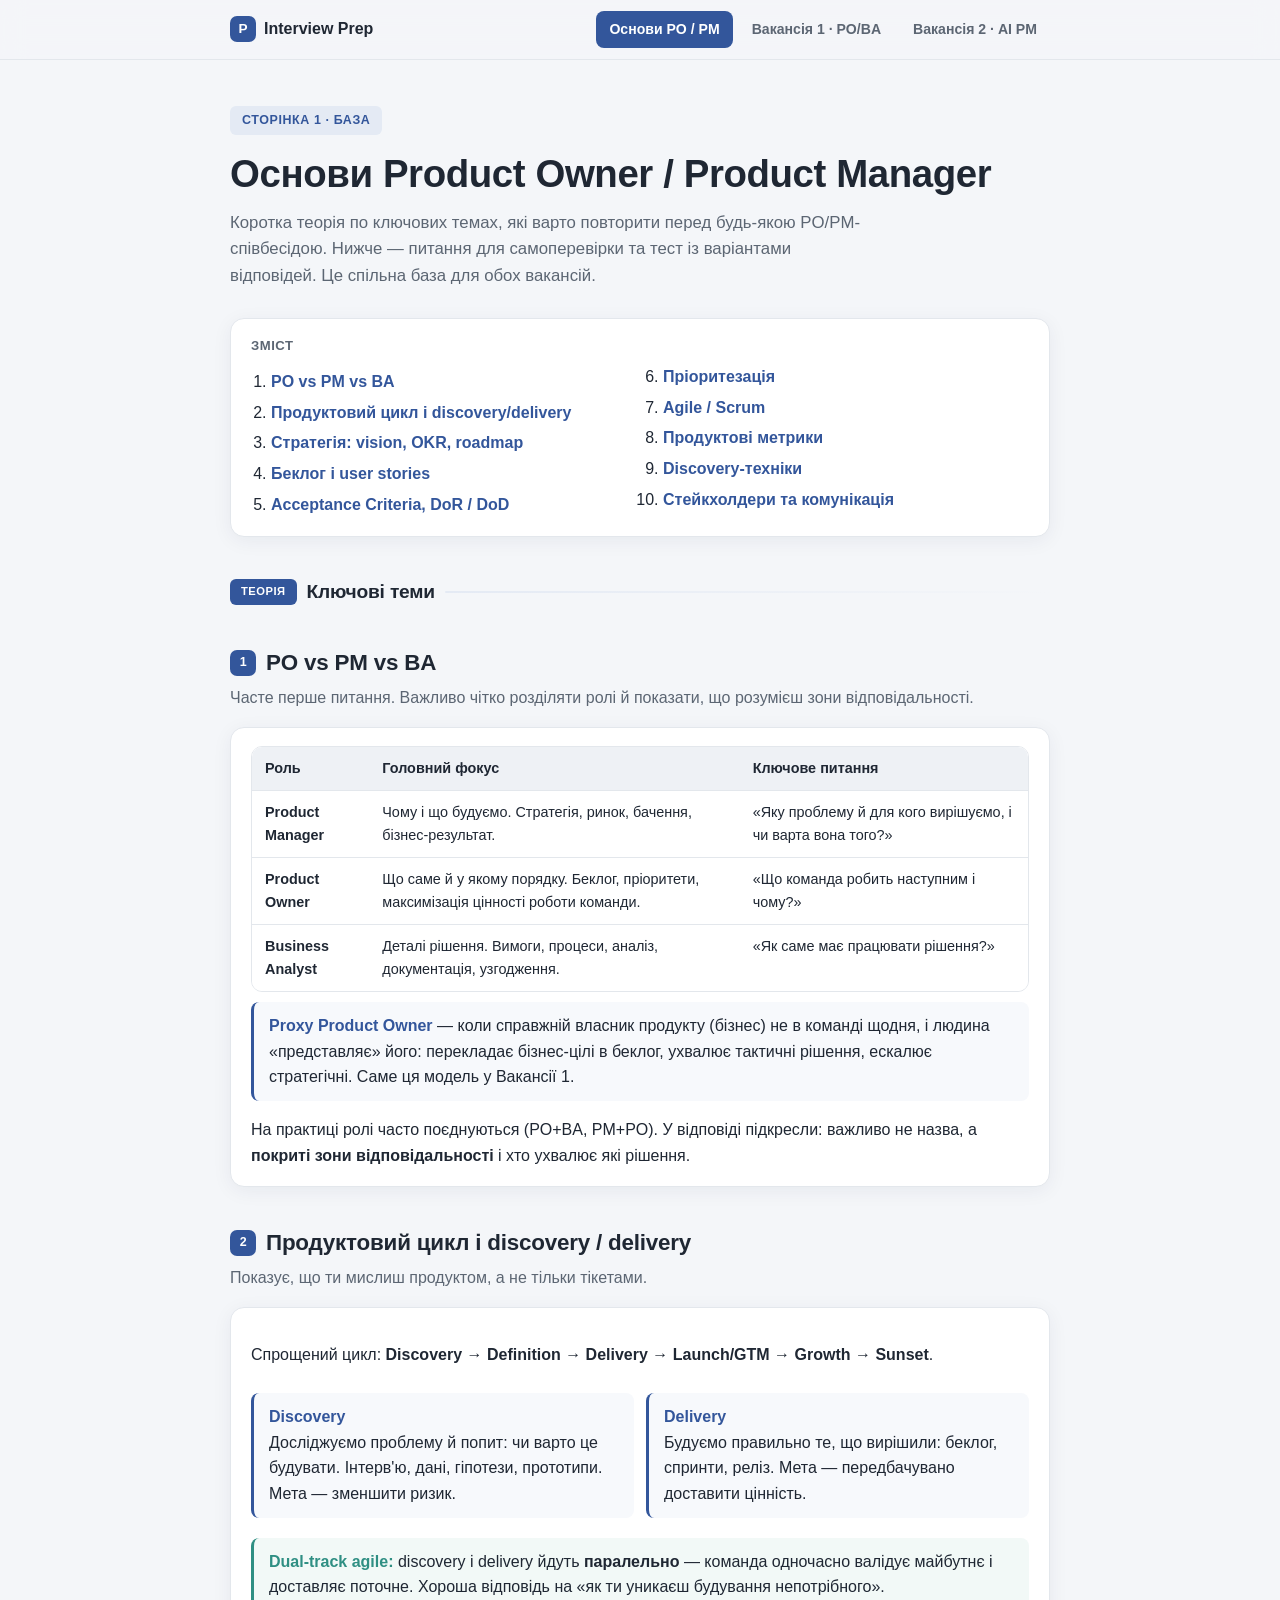
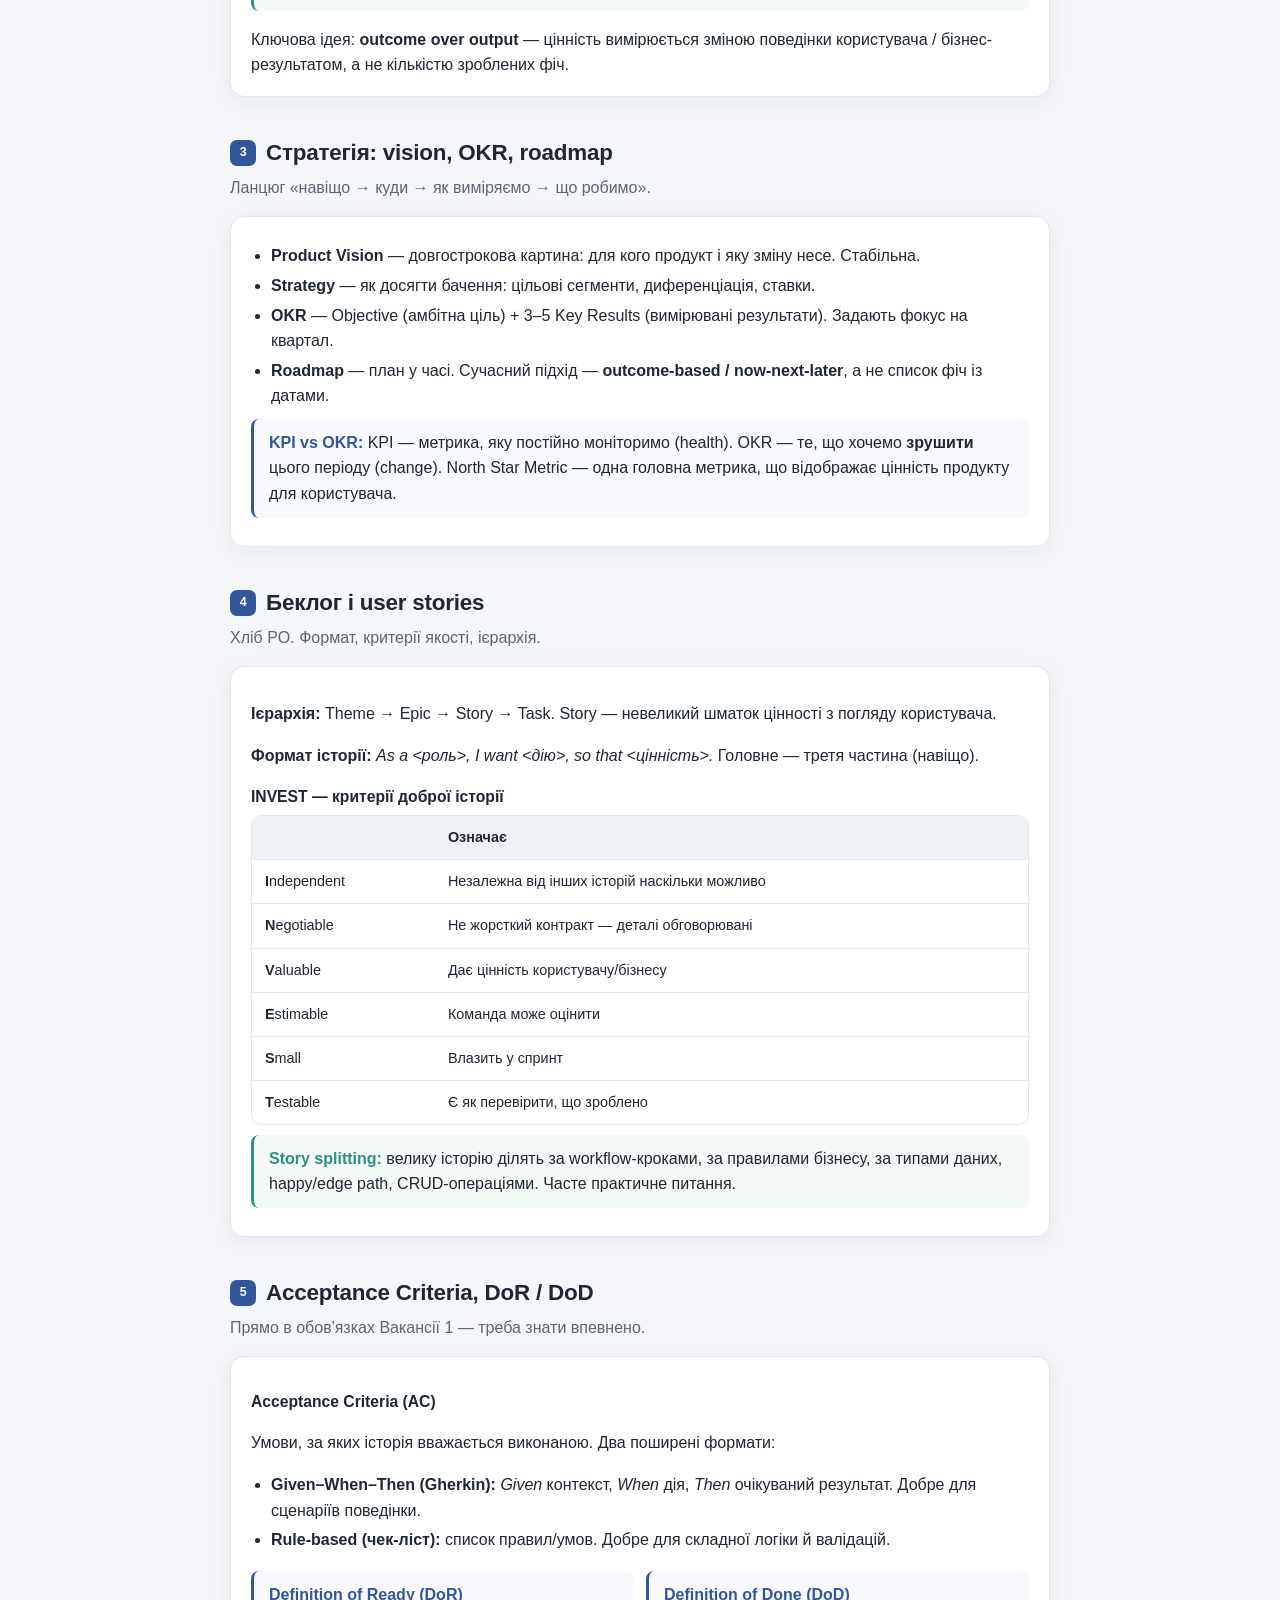
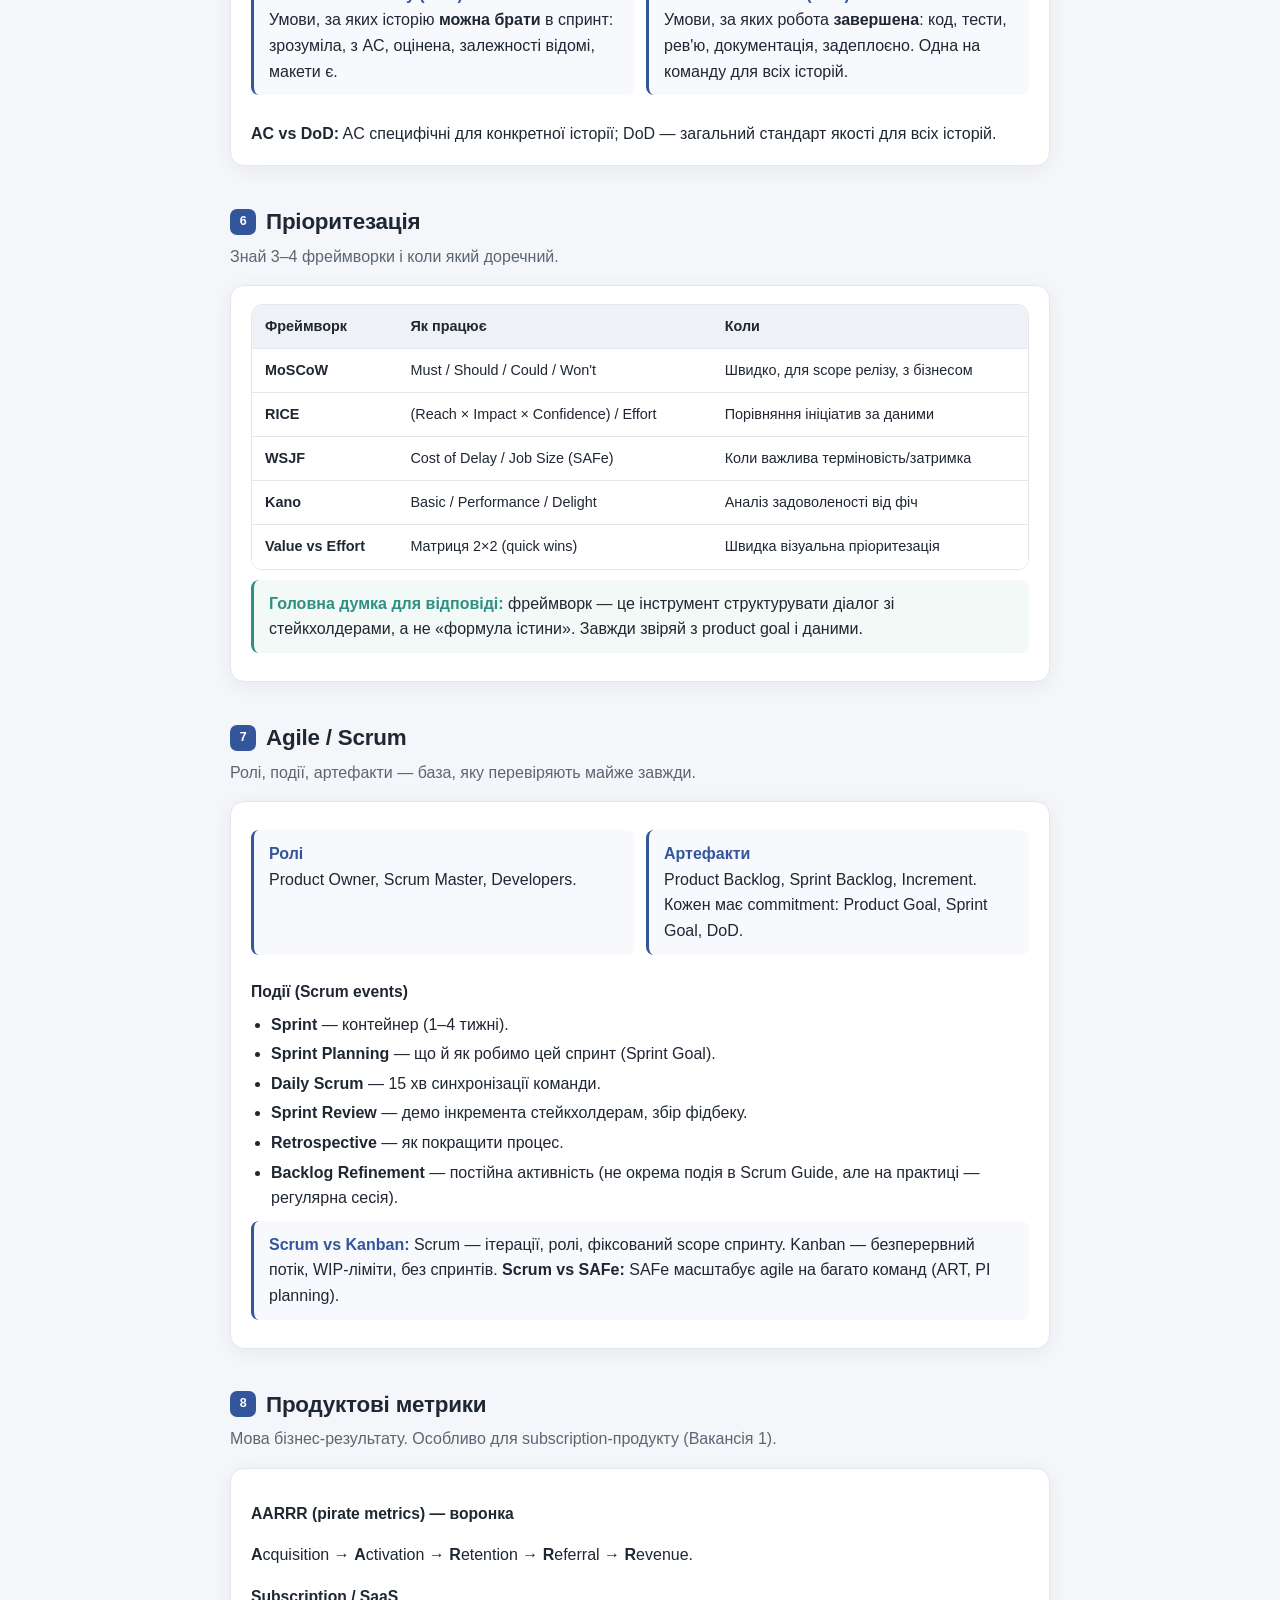
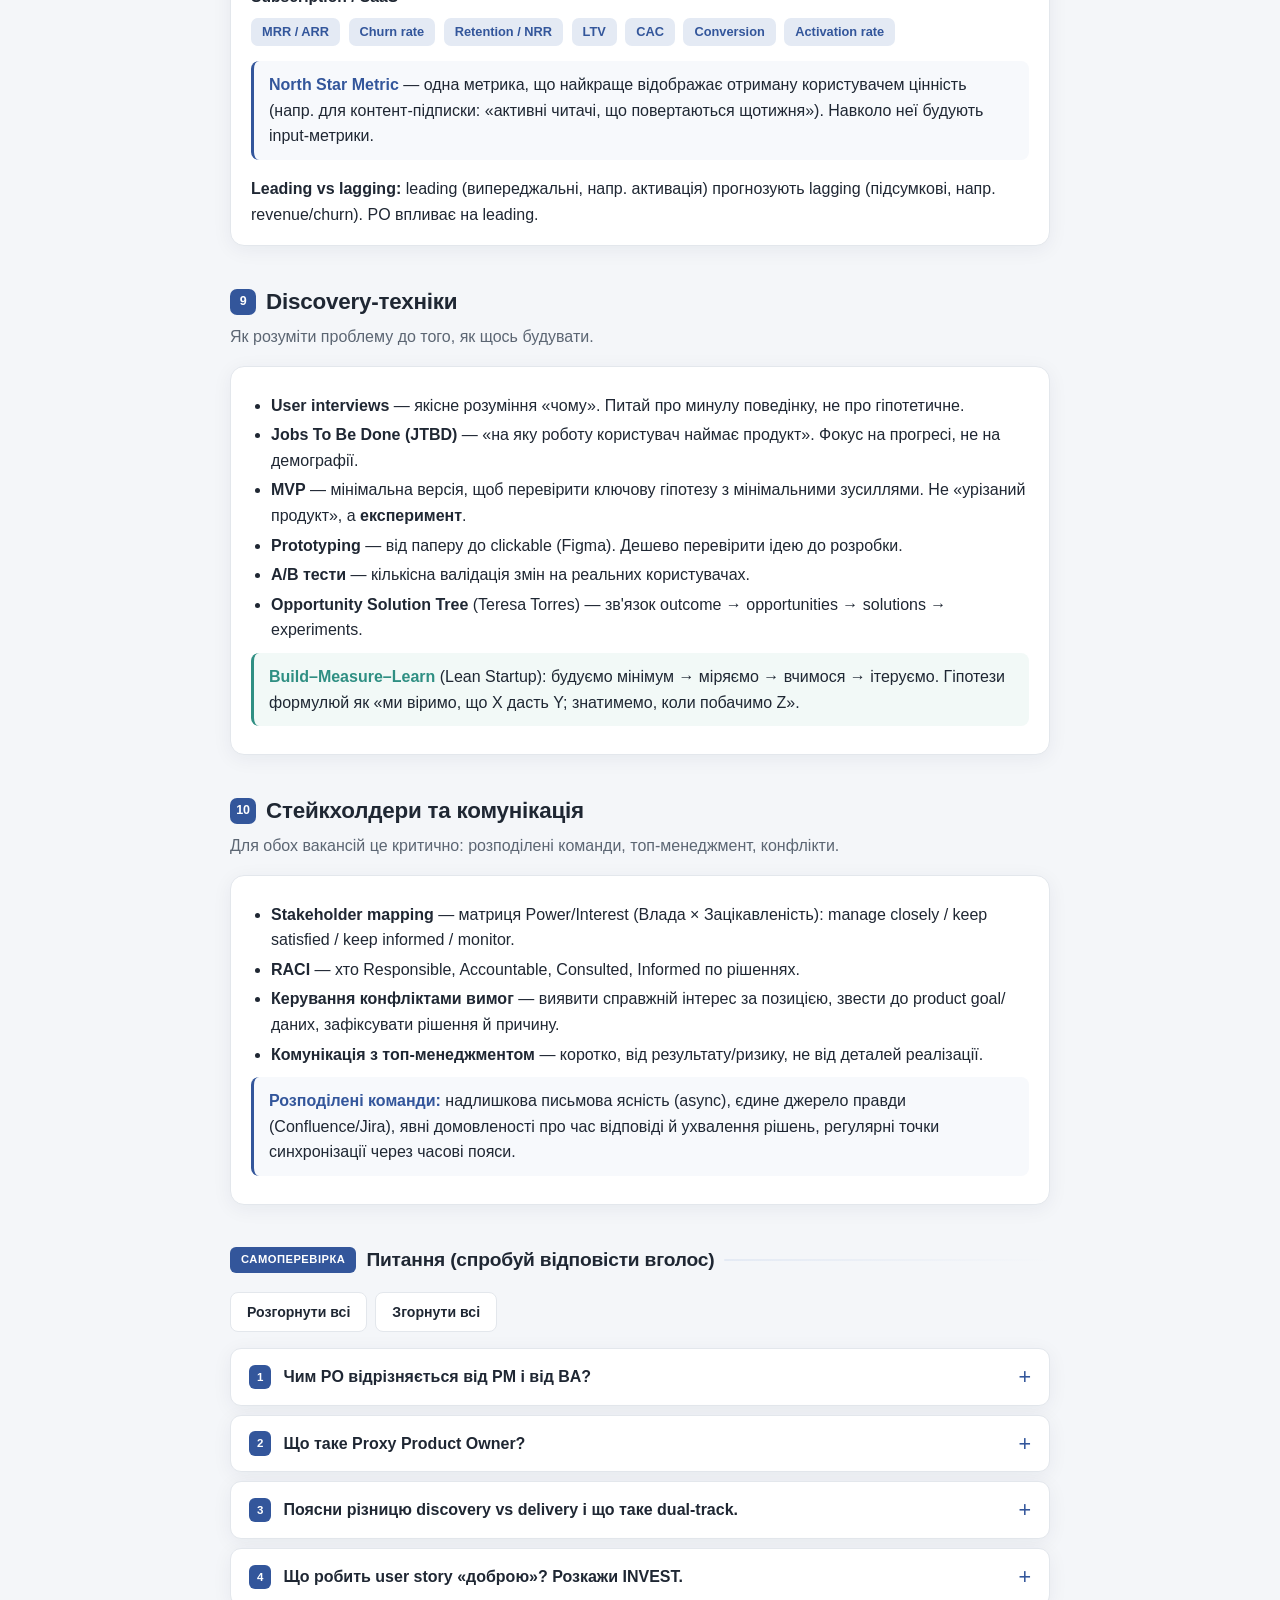
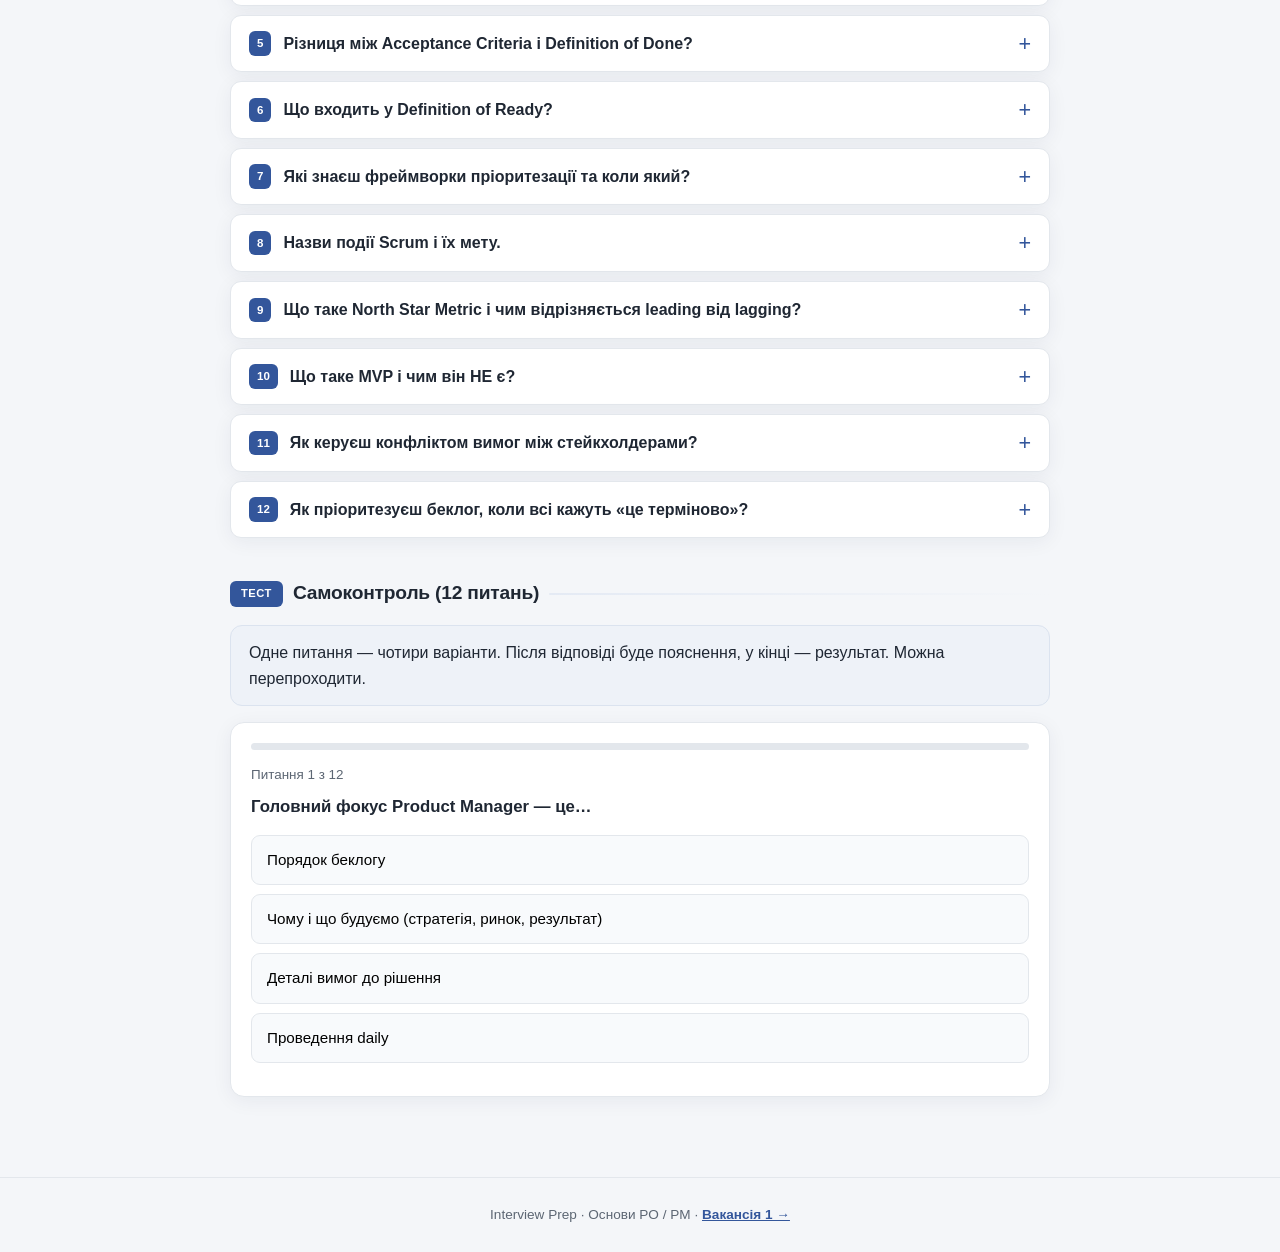
==== index.html @ 76757b28 "BA/PM interview prep: основи PO/PM + вакансія 1 (PO/BA) + вакансія 2 (AI PM)" ====
<!DOCTYPE html>
<html lang="uk">
<head>
<meta charset="UTF-8">
<meta name="viewport" content="width=device-width, initial-scale=1.0">
<title>Основи PO / PM — підготовка</title>
<meta name="description" content="Базова підготовка до ролей Product Owner / Product Manager: коротка теорія, питання для самоперевірки та тест.">
<link rel="stylesheet" href="style.css">
<link rel="icon" href="data:image/svg+xml,<svg xmlns='http://www.w3.org/2000/svg' viewBox='0 0 100 100'><rect width='100' height='100' rx='20' fill='%2333569b'/><text x='50' y='72' font-size='60' text-anchor='middle' fill='white' font-family='Arial' font-weight='bold'>P</text></svg>">
</head>
<body>

<header class="site">
  <nav class="nav">
    <a class="brand" href="index.html"><span class="mark">P</span> Interview Prep</a>
    <a class="tab active" href="index.html">Основи PO / PM</a>
    <a class="tab" href="vacancy-legal-po.html">Вакансія 1 · PO/BA</a>
    <a class="tab" href="vacancy-ai-pm.html">Вакансія 2 · AI PM</a>
  </nav>
</header>

<div class="hero">
  <span class="eyebrow">Сторінка 1 · База</span>
  <h1>Основи Product Owner / Product Manager</h1>
  <p class="lead">Коротка теорія по ключових темах, які варто повторити перед будь-якою PO/PM-співбесідою. Нижче — питання для самоперевірки та тест із варіантами відповідей. Це спільна база для обох вакансій.</p>
</div>

<main>

  <div class="toc">
    <h3>Зміст</h3>
    <ol>
      <li><a href="#roles">PO vs PM vs BA</a></li>
      <li><a href="#lifecycle">Продуктовий цикл і discovery/delivery</a></li>
      <li><a href="#strategy">Стратегія: vision, OKR, roadmap</a></li>
      <li><a href="#backlog">Беклог і user stories</a></li>
      <li><a href="#ac">Acceptance Criteria, DoR / DoD</a></li>
      <li><a href="#prio">Пріоритезація</a></li>
      <li><a href="#agile">Agile / Scrum</a></li>
      <li><a href="#metrics">Продуктові метрики</a></li>
      <li><a href="#discovery">Discovery-техніки</a></li>
      <li><a href="#stakeholders">Стейкхолдери та комунікація</a></li>
    </ol>
  </div>

  <div class="block-header"><span class="tag">Теорія</span> Ключові теми</div>

  <!-- 1 -->
  <section id="roles">
    <h2 class="section-title"><span class="num">1</span> PO vs PM vs BA</h2>
    <p class="section-sub">Часте перше питання. Важливо чітко розділяти ролі й показати, що розумієш зони відповідальності.</p>
    <div class="card">
      <div class="tablewrap">
        <table>
          <thead><tr><th>Роль</th><th>Головний фокус</th><th>Ключове питання</th></tr></thead>
          <tbody>
            <tr><td><b>Product Manager</b></td><td>Чому і що будуємо. Стратегія, ринок, бачення, бізнес-результат.</td><td>«Яку проблему й для кого вирішуємо, і чи варта вона того?»</td></tr>
            <tr><td><b>Product Owner</b></td><td>Що саме й у якому порядку. Беклог, пріоритети, максимізація цінності роботи команди.</td><td>«Що команда робить наступним і чому?»</td></tr>
            <tr><td><b>Business Analyst</b></td><td>Деталі рішення. Вимоги, процеси, аналіз, документація, узгодження.</td><td>«Як саме має працювати рішення?»</td></tr>
          </tbody>
        </table>
      </div>
      <div class="fact">
        <strong>Proxy Product Owner</strong> — коли справжній власник продукту (бізнес) не в команді щодня, і людина «представляє» його: перекладає бізнес-цілі в беклог, ухвалює тактичні рішення, ескалює стратегічні. Саме ця модель у Вакансії 1.
      </div>
      <p style="margin-bottom:0">На практиці ролі часто поєднуються (PO+BA, PM+PO). У відповіді підкресли: важливо не назва, а <b>покриті зони відповідальності</b> і хто ухвалює які рішення.</p>
    </div>
  </section>

  <!-- 2 -->
  <section id="lifecycle">
    <h2 class="section-title"><span class="num">2</span> Продуктовий цикл і discovery / delivery</h2>
    <p class="section-sub">Показує, що ти мислиш продуктом, а не тільки тікетами.</p>
    <div class="card">
      <p>Спрощений цикл: <b>Discovery → Definition → Delivery → Launch/GTM → Growth → Sunset</b>.</p>
      <div class="grid">
        <div class="fact"><strong>Discovery</strong><br>Досліджуємо проблему й попит: чи варто це будувати. Інтерв'ю, дані, гіпотези, прототипи. Мета — зменшити ризик.</div>
        <div class="fact"><strong>Delivery</strong><br>Будуємо правильно те, що вирішили: беклог, спринти, реліз. Мета — передбачувано доставити цінність.</div>
      </div>
      <div class="tip">
        <strong>Dual-track agile:</strong> discovery і delivery йдуть <b>паралельно</b> — команда одночасно валідує майбутнє і доставляє поточне. Хороша відповідь на «як ти уникаєш будування непотрібного».
      </div>
      <p style="margin-bottom:0">Ключова ідея: <b>outcome over output</b> — цінність вимірюється зміною поведінки користувача / бізнес-результатом, а не кількістю зроблених фіч.</p>
    </div>
  </section>

  <!-- 3 -->
  <section id="strategy">
    <h2 class="section-title"><span class="num">3</span> Стратегія: vision, OKR, roadmap</h2>
    <p class="section-sub">Ланцюг «навіщо → куди → як виміряємо → що робимо».</p>
    <div class="card">
      <ul>
        <li><b>Product Vision</b> — довгострокова картина: для кого продукт і яку зміну несе. Стабільна.</li>
        <li><b>Strategy</b> — як досягти бачення: цільові сегменти, диференціація, ставки.</li>
        <li><b>OKR</b> — Objective (амбітна ціль) + 3–5 Key Results (вимірювані результати). Задають фокус на квартал.</li>
        <li><b>Roadmap</b> — план у часі. Сучасний підхід — <b>outcome-based / now-next-later</b>, а не список фіч із датами.</li>
      </ul>
      <div class="fact">
        <strong>KPI vs OKR:</strong> KPI — метрика, яку постійно моніторимо (health). OKR — те, що хочемо <b>зрушити</b> цього періоду (change). North Star Metric — одна головна метрика, що відображає цінність продукту для користувача.
      </div>
    </div>
  </section>

  <!-- 4 -->
  <section id="backlog">
    <h2 class="section-title"><span class="num">4</span> Беклог і user stories</h2>
    <p class="section-sub">Хліб PO. Формат, критерії якості, ієрархія.</p>
    <div class="card">
      <p><b>Ієрархія:</b> Theme → Epic → Story → Task. Story — невеликий шматок цінності з погляду користувача.</p>
      <p><b>Формат історії:</b> <em>As a &lt;роль&gt;, I want &lt;дію&gt;, so that &lt;цінність&gt;.</em> Головне — третя частина (навіщо).</p>
      <h4>INVEST — критерії доброї історії</h4>
      <div class="tablewrap">
        <table>
          <thead><tr><th></th><th>Означає</th></tr></thead>
          <tbody>
            <tr><td><b>I</b>ndependent</td><td>Незалежна від інших історій наскільки можливо</td></tr>
            <tr><td><b>N</b>egotiable</td><td>Не жорсткий контракт — деталі обговорювані</td></tr>
            <tr><td><b>V</b>aluable</td><td>Дає цінність користувачу/бізнесу</td></tr>
            <tr><td><b>E</b>stimable</td><td>Команда може оцінити</td></tr>
            <tr><td><b>S</b>mall</td><td>Влазить у спринт</td></tr>
            <tr><td><b>T</b>estable</td><td>Є як перевірити, що зроблено</td></tr>
          </tbody>
        </table>
      </div>
      <div class="tip"><strong>Story splitting:</strong> велику історію ділять за workflow-кроками, за правилами бізнесу, за типами даних, happy/edge path, CRUD-операціями. Часте практичне питання.</div>
    </div>
  </section>

  <!-- 5 -->
  <section id="ac">
    <h2 class="section-title"><span class="num">5</span> Acceptance Criteria, DoR / DoD</h2>
    <p class="section-sub">Прямо в обов'язках Вакансії 1 — треба знати впевнено.</p>
    <div class="card">
      <h4>Acceptance Criteria (AC)</h4>
      <p>Умови, за яких історія вважається виконаною. Два поширені формати:</p>
      <ul>
        <li><b>Given–When–Then (Gherkin):</b> <em>Given</em> контекст, <em>When</em> дія, <em>Then</em> очікуваний результат. Добре для сценаріїв поведінки.</li>
        <li><b>Rule-based (чек-ліст):</b> список правил/умов. Добре для складної логіки й валідацій.</li>
      </ul>
      <div class="grid">
        <div class="fact"><strong>Definition of Ready (DoR)</strong><br>Умови, за яких історію <b>можна брати</b> в спринт: зрозуміла, з AC, оцінена, залежності відомі, макети є.</div>
        <div class="fact"><strong>Definition of Done (DoD)</strong><br>Умови, за яких робота <b>завершена</b>: код, тести, рев'ю, документація, задеплоєно. Одна на команду для всіх історій.</div>
      </div>
      <p style="margin-bottom:0"><b>AC vs DoD:</b> AC специфічні для конкретної історії; DoD — загальний стандарт якості для всіх історій.</p>
    </div>
  </section>

  <!-- 6 -->
  <section id="prio">
    <h2 class="section-title"><span class="num">6</span> Пріоритезація</h2>
    <p class="section-sub">Знай 3–4 фреймворки і коли який доречний.</p>
    <div class="card">
      <div class="tablewrap">
        <table>
          <thead><tr><th>Фреймворк</th><th>Як працює</th><th>Коли</th></tr></thead>
          <tbody>
            <tr><td><b>MoSCoW</b></td><td>Must / Should / Could / Won't</td><td>Швидко, для scope релізу, з бізнесом</td></tr>
            <tr><td><b>RICE</b></td><td>(Reach × Impact × Confidence) / Effort</td><td>Порівняння ініціатив за даними</td></tr>
            <tr><td><b>WSJF</b></td><td>Cost of Delay / Job Size (SAFe)</td><td>Коли важлива терміновість/затримка</td></tr>
            <tr><td><b>Kano</b></td><td>Basic / Performance / Delight</td><td>Аналіз задоволеності від фіч</td></tr>
            <tr><td><b>Value vs Effort</b></td><td>Матриця 2×2 (quick wins)</td><td>Швидка візуальна пріоритезація</td></tr>
          </tbody>
        </table>
      </div>
      <div class="tip"><strong>Головна думка для відповіді:</strong> фреймворк — це інструмент структурувати діалог зі стейкхолдерами, а не «формула істини». Завжди звіряй з product goal і даними.</div>
    </div>
  </section>

  <!-- 7 -->
  <section id="agile">
    <h2 class="section-title"><span class="num">7</span> Agile / Scrum</h2>
    <p class="section-sub">Ролі, події, артефакти — база, яку перевіряють майже завжди.</p>
    <div class="card">
      <div class="grid">
        <div class="fact"><strong>Ролі</strong><br>Product Owner, Scrum Master, Developers.</div>
        <div class="fact"><strong>Артефакти</strong><br>Product Backlog, Sprint Backlog, Increment. Кожен має commitment: Product Goal, Sprint Goal, DoD.</div>
      </div>
      <h4>Події (Scrum events)</h4>
      <ul>
        <li><b>Sprint</b> — контейнер (1–4 тижні).</li>
        <li><b>Sprint Planning</b> — що й як робимо цей спринт (Sprint Goal).</li>
        <li><b>Daily Scrum</b> — 15 хв синхронізації команди.</li>
        <li><b>Sprint Review</b> — демо інкремента стейкхолдерам, збір фідбеку.</li>
        <li><b>Retrospective</b> — як покращити процес.</li>
        <li><b>Backlog Refinement</b> — постійна активність (не окрема подія в Scrum Guide, але на практиці — регулярна сесія).</li>
      </ul>
      <div class="fact">
        <strong>Scrum vs Kanban:</strong> Scrum — ітерації, ролі, фіксований scope спринту. Kanban — безперервний потік, WIP-ліміти, без спринтів. <b>Scrum vs SAFe:</b> SAFe масштабує agile на багато команд (ART, PI planning).
      </div>
    </div>
  </section>

  <!-- 8 -->
  <section id="metrics">
    <h2 class="section-title"><span class="num">8</span> Продуктові метрики</h2>
    <p class="section-sub">Мова бізнес-результату. Особливо для subscription-продукту (Вакансія 1).</p>
    <div class="card">
      <h4>AARRR (pirate metrics) — воронка</h4>
      <p><b>A</b>cquisition → <b>A</b>ctivation → <b>R</b>etention → <b>R</b>eferral → <b>R</b>evenue.</p>
      <h4>Subscription / SaaS</h4>
      <div>
        <span class="pill">MRR / ARR</span>
        <span class="pill">Churn rate</span>
        <span class="pill">Retention / NRR</span>
        <span class="pill">LTV</span>
        <span class="pill">CAC</span>
        <span class="pill">Conversion</span>
        <span class="pill">Activation rate</span>
      </div>
      <div class="fact" style="margin-top:12px">
        <strong>North Star Metric</strong> — одна метрика, що найкраще відображає отриману користувачем цінність (напр. для контент-підписки: «активні читачі, що повертаються щотижня»). Навколо неї будують input-метрики.
      </div>
      <p style="margin-bottom:0"><b>Leading vs lagging:</b> leading (випереджальні, напр. активація) прогнозують lagging (підсумкові, напр. revenue/churn). PO впливає на leading.</p>
    </div>
  </section>

  <!-- 9 -->
  <section id="discovery">
    <h2 class="section-title"><span class="num">9</span> Discovery-техніки</h2>
    <p class="section-sub">Як розуміти проблему до того, як щось будувати.</p>
    <div class="card">
      <ul>
        <li><b>User interviews</b> — якісне розуміння «чому». Питай про минулу поведінку, не про гіпотетичне.</li>
        <li><b>Jobs To Be Done (JTBD)</b> — «на яку роботу користувач наймає продукт». Фокус на прогресі, не на демографії.</li>
        <li><b>MVP</b> — мінімальна версія, щоб перевірити ключову гіпотезу з мінімальними зусиллями. Не «урізаний продукт», а <b>експеримент</b>.</li>
        <li><b>Prototyping</b> — від паперу до clickable (Figma). Дешево перевірити ідею до розробки.</li>
        <li><b>A/B тести</b> — кількісна валідація змін на реальних користувачах.</li>
        <li><b>Opportunity Solution Tree</b> (Teresa Torres) — зв'язок outcome → opportunities → solutions → experiments.</li>
      </ul>
      <div class="tip"><strong>Build–Measure–Learn</strong> (Lean Startup): будуємо мінімум → міряємо → вчимося → ітеруємо. Гіпотези формулюй як «ми віримо, що X дасть Y; знатимемо, коли побачимо Z».</div>
    </div>
  </section>

  <!-- 10 -->
  <section id="stakeholders">
    <h2 class="section-title"><span class="num">10</span> Стейкхолдери та комунікація</h2>
    <p class="section-sub">Для обох вакансій це критично: розподілені команди, топ-менеджмент, конфлікти.</p>
    <div class="card">
      <ul>
        <li><b>Stakeholder mapping</b> — матриця Power/Interest (Влада × Зацікавленість): manage closely / keep satisfied / keep informed / monitor.</li>
        <li><b>RACI</b> — хто Responsible, Accountable, Consulted, Informed по рішеннях.</li>
        <li><b>Керування конфліктами вимог</b> — виявити справжній інтерес за позицією, звести до product goal/даних, зафіксувати рішення й причину.</li>
        <li><b>Комунікація з топ-менеджментом</b> — коротко, від результату/ризику, не від деталей реалізації.</li>
      </ul>
      <div class="fact"><strong>Розподілені команди:</strong> надлишкова письмова ясність (async), єдине джерело правди (Confluence/Jira), явні домовленості про час відповіді й ухвалення рішень, регулярні точки синхронізації через часові пояси.</div>
    </div>
  </section>

  <!-- Self-check -->
  <div class="block-header"><span class="tag">Самоперевірка</span> Питання (спробуй відповісти вголос)</div>

  <div class="btn-row">
    <button class="btn" id="expandAll">Розгорнути всі</button>
    <button class="btn" id="collapseAll">Згорнути всі</button>
  </div>

  <details class="acc"><summary><span class="qnum">1</span> Чим PO відрізняється від PM і від BA?</summary><div class="body"><p>PM — чому/що (стратегія, ринок, бізнес-результат). PO — що/в якому порядку (беклог, пріоритети, цінність роботи команди). BA — як саме має працювати рішення (вимоги, процеси, деталі). На практиці поєднуються; головне — покриті зони відповідальності й хто ухвалює рішення.</p></div></details>
  <details class="acc"><summary><span class="qnum">2</span> Що таке Proxy Product Owner?</summary><div class="body"><p>Людина, що представляє реального власника продукту (бізнес), якого немає в команді щодня: перекладає бізнес-цілі в беклог, ухвалює тактичні рішення, ескалює стратегічні.</p></div></details>
  <details class="acc"><summary><span class="qnum">3</span> Поясни різницю discovery vs delivery і що таке dual-track.</summary><div class="body"><p>Discovery — чи варто будувати (дослідження проблеми, гіпотези, прототипи). Delivery — будуємо правильно (беклог, спринти, реліз). Dual-track — обидва треки йдуть паралельно: команда валідує майбутнє і доставляє поточне одночасно.</p></div></details>
  <details class="acc"><summary><span class="qnum">4</span> Що робить user story «доброю»? Розкажи INVEST.</summary><div class="body"><p>Independent, Negotiable, Valuable, Estimable, Small, Testable. Формат: As a &lt;роль&gt;, I want &lt;дію&gt;, so that &lt;цінність&gt; — головне «навіщо».</p></div></details>
  <details class="acc"><summary><span class="qnum">5</span> Різниця між Acceptance Criteria і Definition of Done?</summary><div class="body"><p>AC — умови готовності конкретної історії (Given-When-Then або чек-ліст правил). DoD — загальний стандарт якості для всіх історій (код, тести, рев'ю, деплой). AC специфічні, DoD універсальний.</p></div></details>
  <details class="acc"><summary><span class="qnum">6</span> Що входить у Definition of Ready?</summary><div class="body"><p>Умови, за яких історію можна брати в спринт: зрозуміла, є AC, оцінена, залежності відомі, макети/дані готові. Захищає команду від нечітких історій.</p></div></details>
  <details class="acc"><summary><span class="qnum">7</span> Які знаєш фреймворки пріоритезації та коли який?</summary><div class="body"><p>MoSCoW (scope релізу з бізнесом), RICE (порівняння за даними), WSJF (терміновість/cost of delay, SAFe), Kano (задоволеність від фіч), Value/Effort (швидка матриця). Це інструмент діалогу, не формула істини.</p></div></details>
  <details class="acc"><summary><span class="qnum">8</span> Назви події Scrum і їх мету.</summary><div class="body"><p>Sprint (контейнер), Planning (Sprint Goal), Daily (синхронізація), Review (демо + фідбек), Retrospective (покращення процесу), Refinement (підготовка беклогу). Артефакти: Product/Sprint Backlog, Increment.</p></div></details>
  <details class="acc"><summary><span class="qnum">9</span> Що таке North Star Metric і чим відрізняється leading від lagging?</summary><div class="body"><p>NSM — одна метрика, що відображає отриману користувачем цінність. Leading (активація) прогнозують lagging (revenue, churn). PO впливає на leading, щоб зрушити lagging.</p></div></details>
  <details class="acc"><summary><span class="qnum">10</span> Що таке MVP і чим він НЕ є?</summary><div class="body"><p>MVP — мінімальна версія для перевірки ключової гіпотези з мінімальними зусиллями; це експеримент, а не просто «урізаний продукт». Мета — навчання, а не повнота.</p></div></details>
  <details class="acc"><summary><span class="qnum">11</span> Як керуєш конфліктом вимог між стейкхолдерами?</summary><div class="body"><p>Виявити справжній інтерес за позицією, звести до product goal і даних, оцінити вплив/цінність, зафіксувати рішення й причину, комунікувати. За потреби — ескалація до accountable-особи.</p></div></details>
  <details class="acc"><summary><span class="qnum">12</span> Як пріоритезуєш беклог, коли всі кажуть «це терміново»?</summary><div class="body"><p>Прив'язую до product goal/OKR, оцінюю value vs effort та cost of delay (WSJF), показую trade-off прозоро, ухвалюю рішення й пояснюю причину. «Термінове для всіх» вирішується даними, а не гучністю.</p></div></details>

  <!-- Quiz -->
  <div class="block-header"><span class="tag">Тест</span> Самоконтроль (12 питань)</div>
  <div class="callout">Одне питання — чотири варіанти. Після відповіді буде пояснення, у кінці — результат. Можна перепроходити.</div>
  <div class="quiz-card" id="quiz"><noscript>Для тесту потрібен увімкнений JavaScript.</noscript></div>

</main>

<a href="#" class="totop" aria-label="Нагору">↑</a>

<footer class="site">
  Interview Prep · Основи PO / PM ·
  <a href="vacancy-legal-po.html">Вакансія 1 →</a>
</footer>

<script src="app.js"></script>
</body>
</html>
---- style.css ----
:root {
  --bg: #f4f6f9;
  --bg-soft: #ffffff;
  --ink: #1f2733;
  --ink-soft: #5c6673;
  --accent: #33569b;
  --accent-2: #2f8f83;
  --accent-soft: #e4eaf4;
  --line: #e3e7ec;
  --shadow: 0 4px 20px rgba(24, 39, 65, 0.06);
  --radius: 14px;
  --maxw: 860px;

  --c-a: #33569b; /* blue */
  --c-b: #2f8f83; /* teal */
  --c-c: #9a6b34; /* amber */
  --c-d: #7a4f9c; /* purple */
  --c-e: #b5514a; /* red */
  --c-f: #4b7f6f; /* green */
}

* { box-sizing: border-box; }
html { scroll-behavior: smooth; }

body {
  margin: 0;
  font-family: -apple-system, BlinkMacSystemFont, "Segoe UI", Roboto, "Helvetica Neue", Arial, sans-serif;
  background: var(--bg);
  color: var(--ink);
  line-height: 1.6;
  -webkit-font-smoothing: antialiased;
}
a { color: var(--accent); }

/* ---------- Header / nav ---------- */
header.site {
  position: sticky;
  top: 0;
  z-index: 20;
  background: rgba(244, 246, 249, 0.9);
  backdrop-filter: saturate(180%) blur(12px);
  border-bottom: 1px solid var(--line);
}
.nav {
  max-width: var(--maxw);
  margin: 0 auto;
  padding: 11px 20px;
  display: flex;
  align-items: center;
  gap: 6px;
  flex-wrap: wrap;
}
.brand {
  font-weight: 700;
  font-size: 1rem;
  margin-right: auto;
  text-decoration: none;
  color: var(--ink);
  display: flex;
  align-items: center;
  gap: 8px;
}
.brand .mark {
  background: var(--accent);
  color: #fff;
  width: 26px; height: 26px;
  border-radius: 7px;
  display: inline-flex;
  align-items: center;
  justify-content: center;
  font-size: 0.85rem;
  font-weight: 800;
}
.nav a.tab {
  text-decoration: none;
  color: var(--ink-soft);
  font-weight: 600;
  font-size: 0.88rem;
  padding: 7px 13px;
  border-radius: 8px;
  transition: all 0.15s ease;
  white-space: nowrap;
}
.nav a.tab:hover { background: var(--accent-soft); color: var(--ink); }
.nav a.tab.active { background: var(--accent); color: #fff; }

/* ---------- Hero ---------- */
.hero {
  max-width: var(--maxw);
  margin: 0 auto;
  padding: 46px 20px 8px;
}
.hero .eyebrow {
  display: inline-block;
  font-size: 0.78rem;
  font-weight: 700;
  letter-spacing: 0.6px;
  text-transform: uppercase;
  color: var(--accent);
  background: var(--accent-soft);
  padding: 5px 12px;
  border-radius: 6px;
  margin-bottom: 16px;
}
.hero h1 {
  font-size: clamp(1.7rem, 4.5vw, 2.4rem);
  margin: 0 0 12px;
  letter-spacing: -0.4px;
  line-height: 1.2;
}
.hero p.lead {
  color: var(--ink-soft);
  font-size: 1.05rem;
  max-width: 640px;
  margin: 0;
}

/* ---------- Layout ---------- */
main { max-width: var(--maxw); margin: 0 auto; padding: 20px 20px 80px; }
section { margin-top: 38px; scroll-margin-top: 76px; }

h2.section-title {
  font-size: 1.4rem;
  margin: 0 0 4px;
  display: flex;
  align-items: center;
  gap: 10px;
  letter-spacing: -0.2px;
}
h2.section-title .num {
  font-size: 0.78rem;
  font-weight: 700;
  color: #fff;
  background: var(--accent);
  min-width: 26px; height: 26px;
  padding: 0 6px;
  border-radius: 7px;
  display: inline-flex;
  align-items: center;
  justify-content: center;
  flex: none;
}
.section-sub { color: var(--ink-soft); margin: 0 0 16px; }

/* ---------- Cards ---------- */
.card {
  background: var(--bg-soft);
  border: 1px solid var(--line);
  border-radius: var(--radius);
  padding: 18px 20px;
  box-shadow: var(--shadow);
  margin-bottom: 14px;
}
.card h3 { margin: 0 0 8px; font-size: 1.06rem; }
.card h4 { margin: 14px 0 6px; font-size: 0.98rem; }
.card p:last-child { margin-bottom: 0; }
.card ul, .card ol { margin: 8px 0; padding-left: 20px; }
.card li { margin: 4px 0; }

.grid {
  display: grid;
  grid-template-columns: repeat(auto-fit, minmax(240px, 1fr));
  gap: 12px;
}

.fact {
  border-left: 3px solid var(--accent);
  background: #f7f9fc;
  padding: 11px 15px;
  border-radius: 8px;
  margin: 10px 0;
}
.fact strong { color: var(--accent); }

.tip {
  border-left: 3px solid var(--accent-2);
  background: #f2f9f7;
  padding: 11px 15px;
  border-radius: 8px;
  margin: 10px 0;
}
.tip strong { color: var(--accent-2); }

/* ---------- Pills / tags ---------- */
.pill {
  display: inline-block;
  font-size: 0.8rem;
  font-weight: 600;
  padding: 4px 11px;
  border-radius: 7px;
  background: var(--accent-soft);
  color: var(--accent);
  margin: 3px 4px 3px 0;
}
.pill.g { background: #e7f2ef; color: var(--accent-2); }

/* ---------- Callout ---------- */
.callout {
  background: #eef2f8;
  border: 1px solid #dbe3ef;
  border-radius: 12px;
  padding: 14px 18px;
  margin: 16px 0;
}
.callout b { color: var(--accent); }

/* ---------- Accordion ---------- */
details.acc {
  background: var(--bg-soft);
  border: 1px solid var(--line);
  border-radius: 11px;
  margin-bottom: 9px;
  overflow: hidden;
  box-shadow: var(--shadow);
}
details.acc > summary {
  cursor: pointer;
  padding: 15px 18px;
  font-weight: 600;
  list-style: none;
  display: flex;
  align-items: center;
  gap: 12px;
}
details.acc > summary::-webkit-details-marker { display: none; }
details.acc > summary::after {
  content: "+";
  margin-left: auto;
  font-size: 1.35rem;
  color: var(--accent);
  font-weight: 400;
  line-height: 1;
}
details.acc[open] > summary::after { content: "\2013"; }
details.acc > summary .qnum {
  font-size: 0.72rem;
  font-weight: 700;
  color: #fff;
  background: var(--accent);
  padding: 3px 8px;
  border-radius: 6px;
  flex: none;
}
details.acc .body { padding: 0 18px 16px; }
details.acc .body ul, details.acc .body ol { margin: 8px 0; padding-left: 20px; }
details.acc .body li { margin: 4px 0; }

/* ---------- Table ---------- */
.tablewrap { overflow-x: auto; -webkit-overflow-scrolling: touch; border-radius: 11px; border: 1px solid var(--line); }
table { border-collapse: collapse; width: 100%; background: var(--bg-soft); font-size: 0.9rem; }
th, td { text-align: left; padding: 10px 13px; border-bottom: 1px solid var(--line); vertical-align: top; }
th { background: #eef1f5; font-weight: 700; white-space: nowrap; }
tr:last-child td { border-bottom: none; }

/* ---------- Group cards ---------- */
.group { border-radius: 12px; padding: 15px 17px; color: #fff; margin-bottom: 11px; }
.group h4 { margin: 0 0 8px; font-size: 1.02rem; }
.group p { margin: 0 0 8px; font-size: 0.9rem; opacity: 0.95; }
.group .types { display: flex; flex-wrap: wrap; gap: 6px; }
.group .type { background: rgba(255,255,255,0.22); border-radius: 7px; padding: 4px 10px; font-size: 0.82rem; font-weight: 600; }

/* ---------- TOC ---------- */
.toc {
  background: var(--bg-soft);
  border: 1px solid var(--line);
  border-radius: var(--radius);
  padding: 16px 20px;
  box-shadow: var(--shadow);
}
.toc h3 { margin: 0 0 8px; font-size: 0.82rem; color: var(--ink-soft); text-transform: uppercase; letter-spacing: 0.5px; }
.toc ol { margin: 0; padding-left: 20px; columns: 2; column-gap: 26px; }
.toc li { margin: 5px 0; break-inside: avoid; }
.toc a { text-decoration: none; font-weight: 600; }
.toc a:hover { text-decoration: underline; }

/* ---------- Day / block headers ---------- */
.block-header {
  display: flex; align-items: center; gap: 10px;
  margin: 40px 0 16px; font-size: 1.2rem; font-weight: 800; letter-spacing: -0.2px;
}
.block-header::after { content: ""; flex: 1; height: 2px; background: linear-gradient(to right, var(--accent-soft), transparent); border-radius: 2px; }
.block-header .tag {
  font-size: 0.7rem; font-weight: 700; color: #fff; background: var(--accent);
  padding: 4px 11px; border-radius: 6px; letter-spacing: 0.5px; text-transform: uppercase; flex: none;
}

/* ---------- Buttons row ---------- */
.btn-row { display: flex; gap: 8px; margin: 16px 0; flex-wrap: wrap; }
.btn {
  font: inherit; font-size: 0.88rem; font-weight: 600;
  padding: 8px 16px; border-radius: 8px; cursor: pointer;
  border: 1px solid var(--line); background: var(--bg-soft); color: var(--ink);
}
.btn:hover { border-color: var(--accent); color: var(--accent); }

/* ---------- Quiz ---------- */
.quiz-card { background: var(--bg-soft); border: 1px solid var(--line); border-radius: var(--radius); padding: 20px; box-shadow: var(--shadow); }
.quiz-progress { height: 7px; background: var(--line); border-radius: 999px; overflow: hidden; margin-bottom: 14px; }
.quiz-progress .bar { height: 100%; width: 0%; background: var(--accent); border-radius: 999px; transition: width 0.3s ease; }
.quiz-meta { font-size: 0.84rem; color: var(--ink-soft); margin-bottom: 8px; }
.quiz-q { font-size: 1.05rem; font-weight: 700; margin: 0 0 14px; }
.quiz-opts { display: grid; gap: 9px; }
.quiz-opt {
  text-align: left; font: inherit; font-size: 0.95rem;
  padding: 12px 15px; border-radius: 9px; border: 1.5px solid var(--line);
  background: #f8fafc; cursor: pointer; transition: border-color 0.15s ease, background 0.15s ease;
}
.quiz-opt:hover:not(:disabled) { border-color: var(--accent); }
.quiz-opt:disabled { cursor: default; }
.quiz-opt.correct { border-color: var(--accent-2); background: #e7f2ef; font-weight: 600; }
.quiz-opt.wrong { border-color: #c26f5a; background: #f8e9e4; }
.quiz-feedback { margin-top: 13px; font-weight: 600; }
.quiz-feedback .expl { font-weight: 400; color: var(--ink-soft); font-size: 0.9rem; margin-top: 4px; }
.quiz-next {
  margin-top: 15px; font: inherit; font-weight: 700; color: #fff; background: var(--accent);
  border: none; border-radius: 8px; padding: 10px 24px; cursor: pointer;
}
.quiz-next:hover { opacity: 0.92; }
.quiz-result { text-align: center; padding: 8px 0; }
.quiz-result .score { font-size: 2.2rem; font-weight: 800; color: var(--accent); margin: 6px 0; }
.quiz-result .msg { font-size: 1rem; max-width: 480px; margin: 8px auto 0; color: var(--ink-soft); }

/* ---------- Footer ---------- */
footer.site {
  border-top: 1px solid var(--line);
  text-align: center; color: var(--ink-soft); font-size: 0.85rem; padding: 26px 20px;
}
footer.site a { font-weight: 600; }

/* ---------- Back to top ---------- */
.totop {
  position: fixed; right: 16px; bottom: 16px;
  background: var(--accent); color: #fff; width: 42px; height: 42px; border-radius: 10px;
  display: none; align-items: center; justify-content: center; text-decoration: none;
  box-shadow: var(--shadow); font-size: 1.15rem; z-index: 30;
}
.totop.show { display: flex; }

@media (max-width: 560px) {
  .toc ol { columns: 1; }
  .hero { padding-top: 32px; }
  main { padding: 16px 14px 70px; }
}
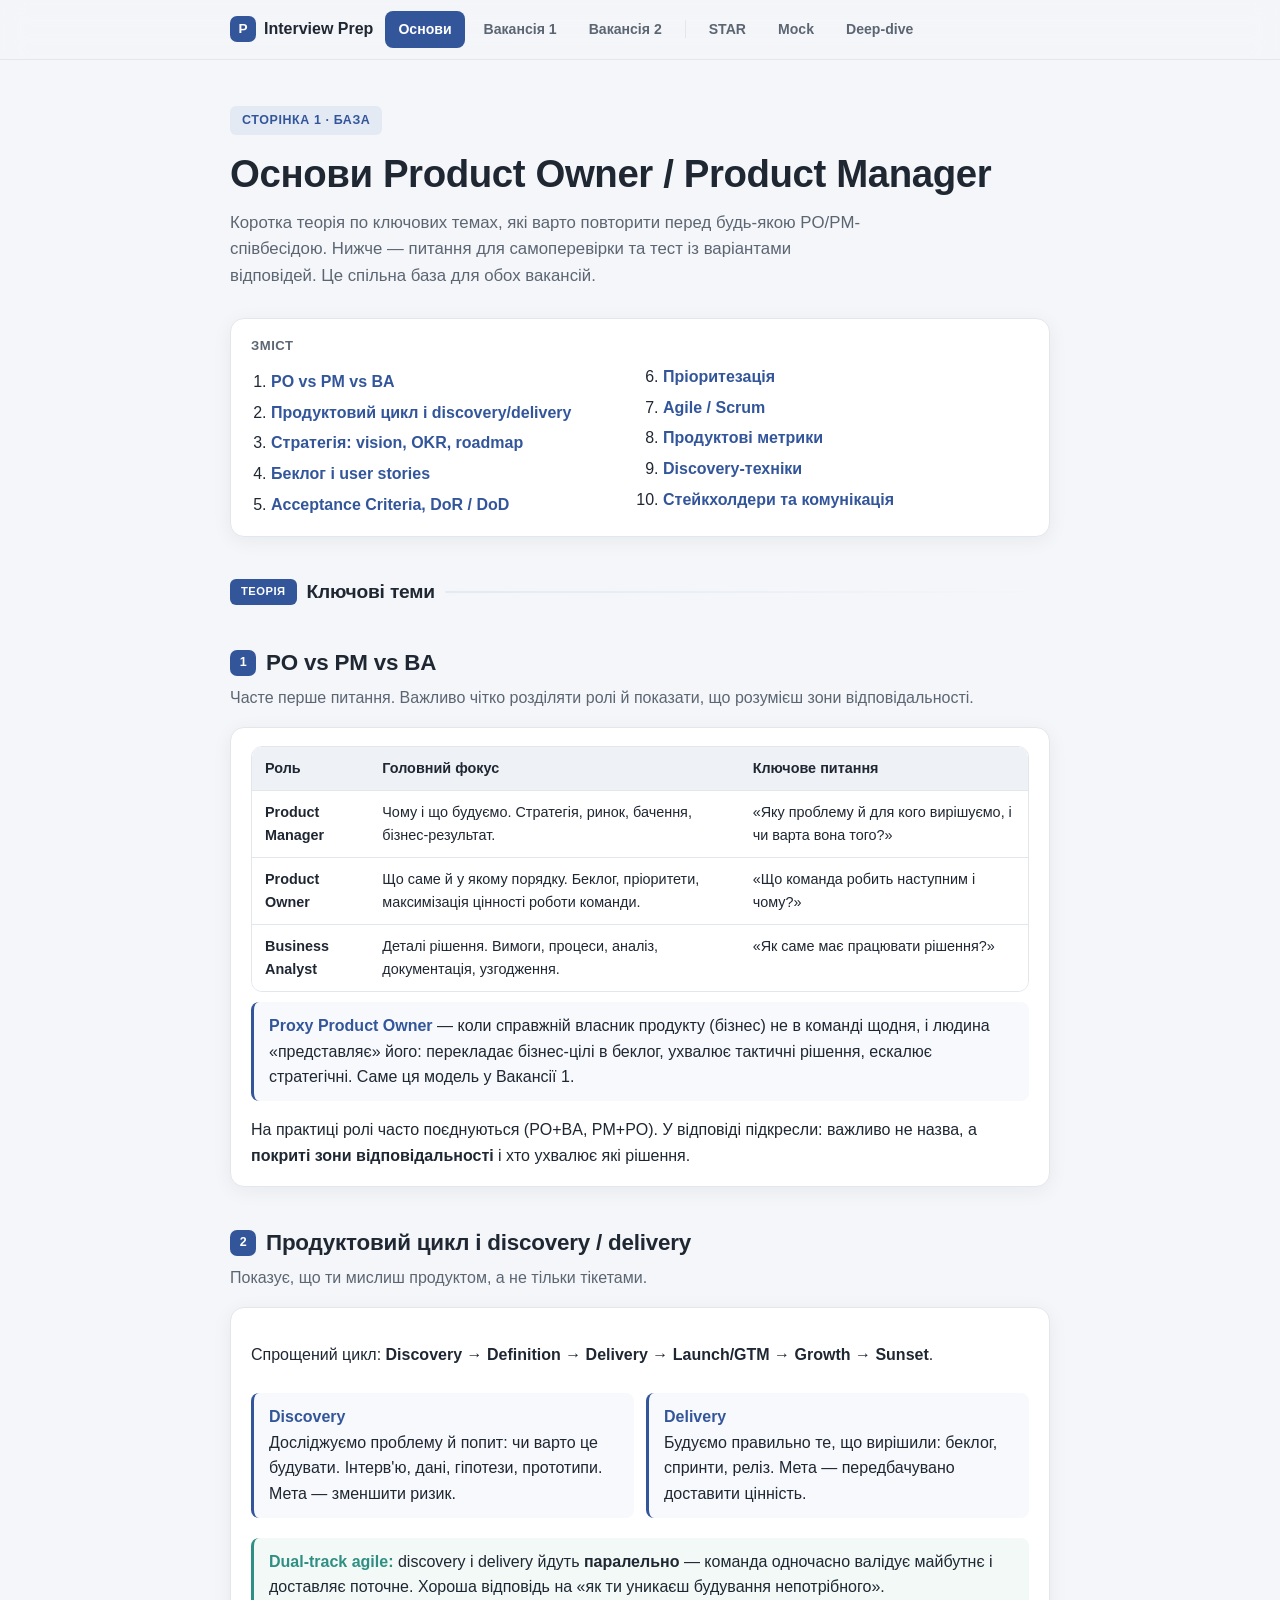
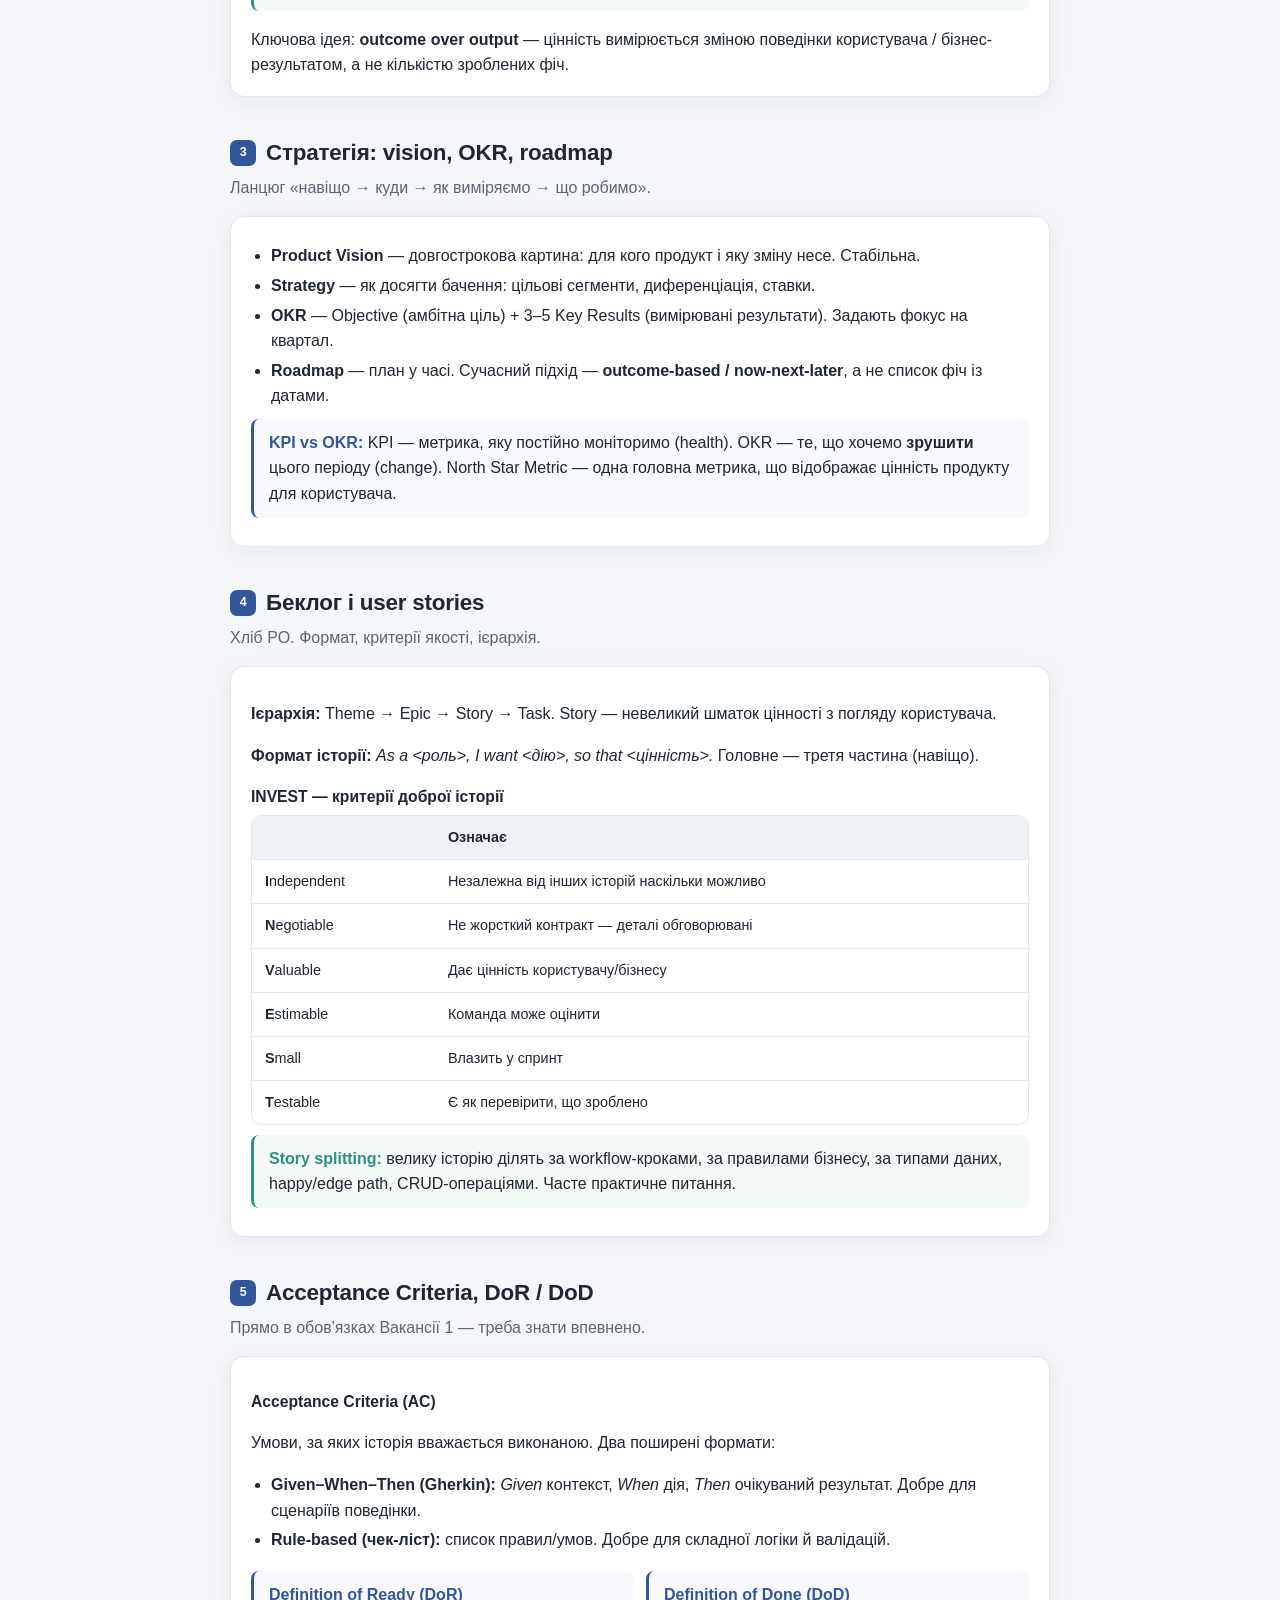
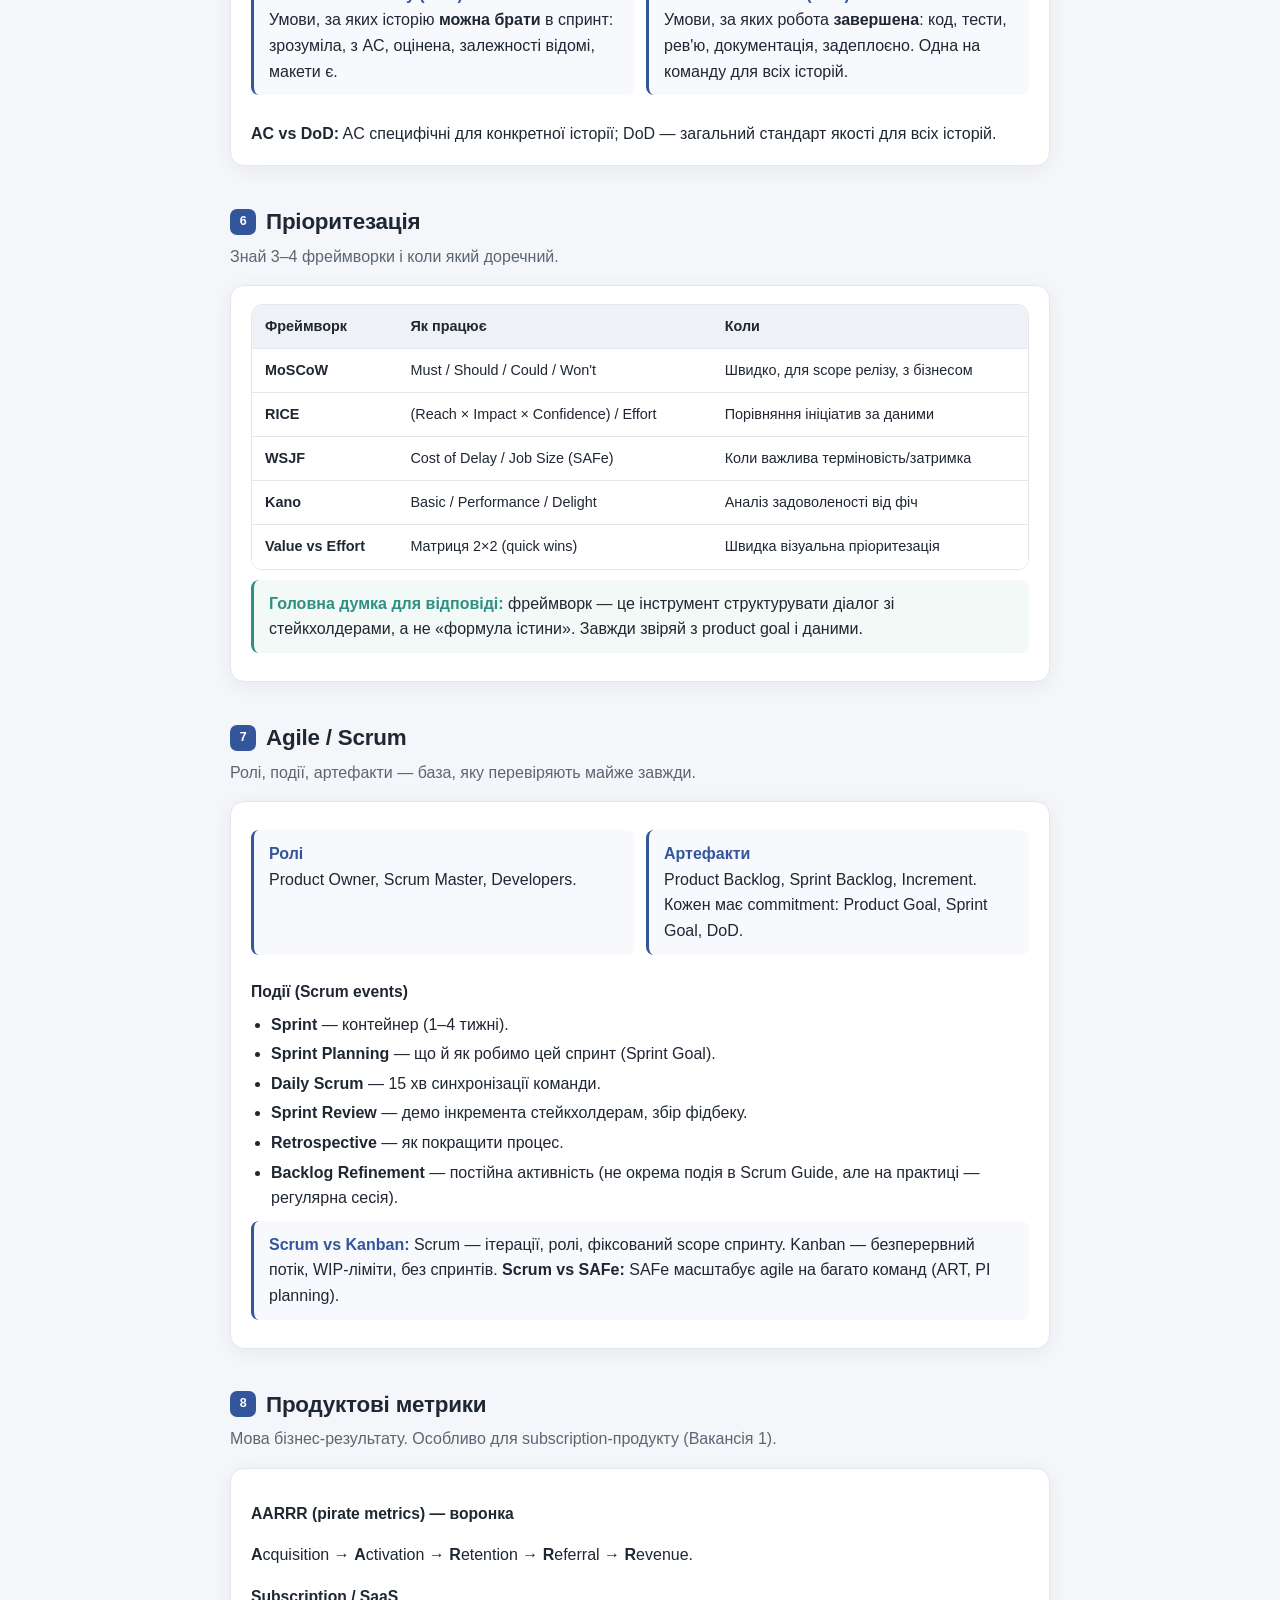
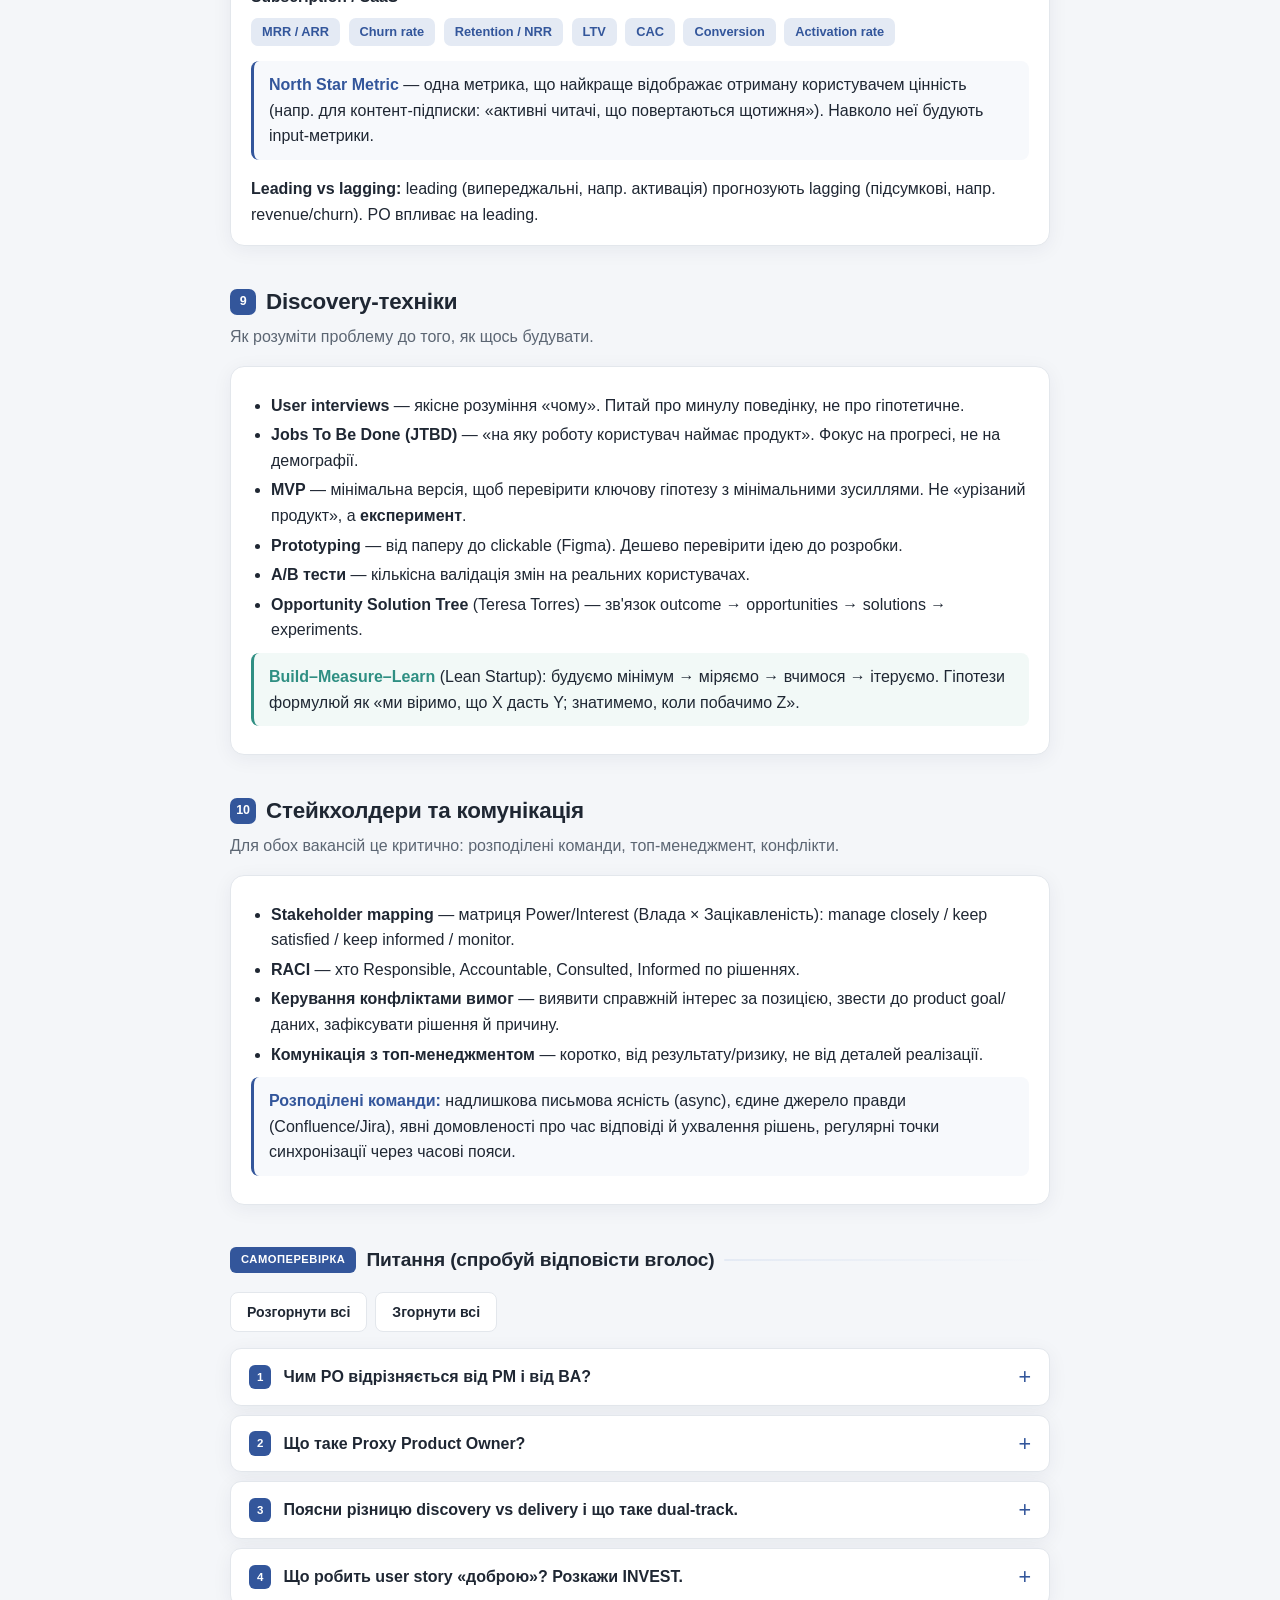
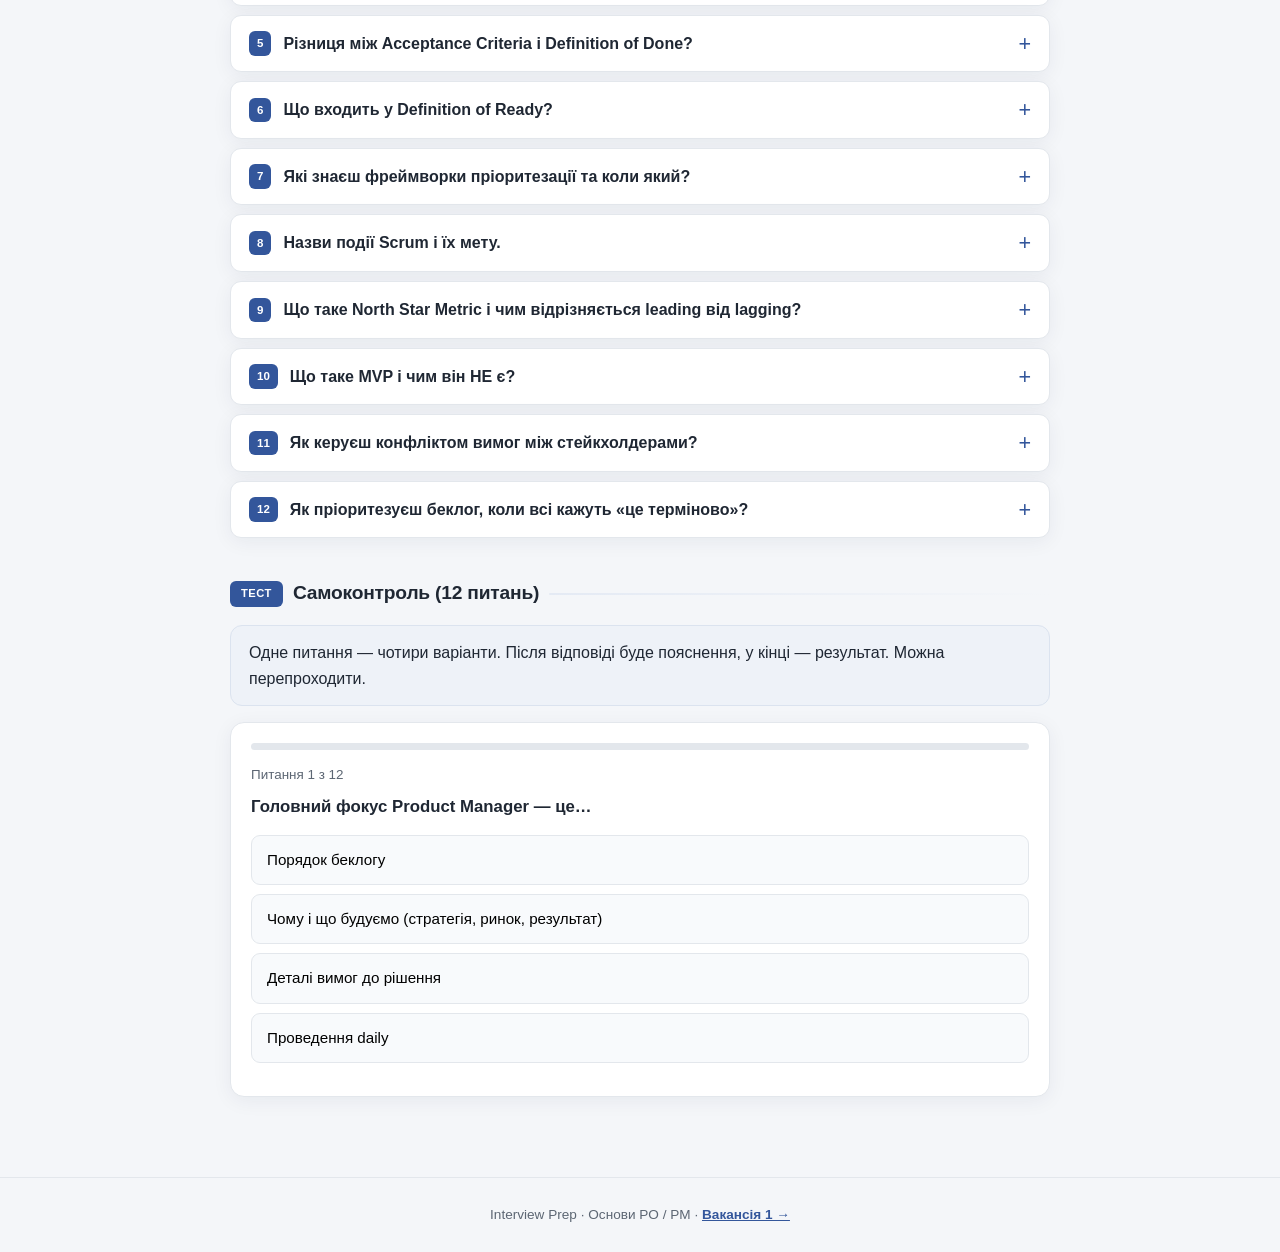
==== commit 3e006a4e: "Додано практику: STAR-репетитор, Mock-кейси, Deep-dive + навігація на 6 сторінок" ====
--- a/index.html
+++ b/index.html
@@ -8,14 +8,18 @@
 <link rel="stylesheet" href="style.css">
 <link rel="icon" href="data:image/svg+xml,<svg xmlns='http://www.w3.org/2000/svg' viewBox='0 0 100 100'><rect width='100' height='100' rx='20' fill='%2333569b'/><text x='50' y='72' font-size='60' text-anchor='middle' fill='white' font-family='Arial' font-weight='bold'>P</text></svg>">
 </head>
-<body>
+<body data-quiz="index">
 
 <header class="site">
   <nav class="nav">
     <a class="brand" href="index.html"><span class="mark">P</span> Interview Prep</a>
-    <a class="tab active" href="index.html">Основи PO / PM</a>
-    <a class="tab" href="vacancy-legal-po.html">Вакансія 1 · PO/BA</a>
-    <a class="tab" href="vacancy-ai-pm.html">Вакансія 2 · AI PM</a>
+    <a class="tab active" href="index.html">Основи</a>
+    <a class="tab" href="vacancy-legal-po.html">Вакансія 1</a>
+    <a class="tab" href="vacancy-ai-pm.html">Вакансія 2</a>
+    <span class="sep"></span>
+    <a class="tab" href="star-trainer.html">STAR</a>
+    <a class="tab" href="mock.html">Mock</a>
+    <a class="tab" href="deep-dive.html">Deep-dive</a>
   </nav>
 </header>
 
--- a/style.css
+++ b/style.css
@@ -53,13 +53,15 @@
 .brand {
   font-weight: 700;
   font-size: 1rem;
-  margin-right: auto;
+  margin-right: 6px;
   text-decoration: none;
   color: var(--ink);
   display: flex;
   align-items: center;
   gap: 8px;
-}
+  flex: none;
+}
+.nav .sep { width: 1px; height: 18px; background: var(--line); margin: 0 4px; flex: none; }
 .brand .mark {
   background: var(--accent);
   color: #fff;
@@ -336,6 +338,64 @@
 }
 .totop.show { display: flex; }
 
+/* ---------- STAR trainer ---------- */
+.star-tools {
+  display: flex; flex-wrap: wrap; gap: 10px; align-items: center;
+  background: var(--bg-soft); border: 1px solid var(--line); border-radius: var(--radius);
+  padding: 14px 18px; box-shadow: var(--shadow); margin-bottom: 16px;
+}
+.timer { display: flex; align-items: center; gap: 8px; font-weight: 700; }
+.timer .clock { font-variant-numeric: tabular-nums; font-size: 1.1rem; min-width: 58px; color: var(--accent); }
+.timer.run .clock { color: var(--accent-2); }
+.star-tools .spacer { flex: 1; }
+.saved-note { font-size: 0.82rem; color: var(--ink-soft); }
+
+details.star { background: var(--bg-soft); border: 1px solid var(--line); border-radius: 12px; margin-bottom: 11px; overflow: hidden; box-shadow: var(--shadow); }
+details.star > summary {
+  cursor: pointer; padding: 15px 18px; font-weight: 600; list-style: none;
+  display: flex; align-items: center; gap: 10px;
+}
+details.star > summary::-webkit-details-marker { display: none; }
+details.star > summary::after { content: "+"; margin-left: auto; font-size: 1.35rem; color: var(--accent); flex: none; }
+details.star[open] > summary::after { content: "\2013"; }
+details.star > summary .filled { font-size: 0.72rem; font-weight: 700; color: var(--accent-2); flex: none; }
+details.star .body { padding: 4px 18px 18px; }
+.probe { font-size: 0.86rem; color: var(--ink-soft); margin: 0 0 12px; }
+
+.star-grid { display: grid; gap: 12px; }
+.star-field label { display: block; font-weight: 700; font-size: 0.86rem; margin-bottom: 4px; }
+.star-field label .l { color: var(--accent); }
+.star-field textarea {
+  width: 100%; font: inherit; font-size: 0.94rem; line-height: 1.5;
+  padding: 10px 12px; border: 1.5px solid var(--line); border-radius: 9px;
+  background: #fbfcfe; color: var(--ink); resize: vertical; min-height: 62px;
+}
+.star-field textarea:focus { outline: none; border-color: var(--accent); }
+.star-field .wc { font-size: 0.76rem; color: var(--ink-soft); margin-top: 3px; text-align: right; }
+.star-check { list-style: none; padding: 0; margin: 12px 0 0; font-size: 0.85rem; }
+.star-check li { margin: 5px 0; color: var(--ink-soft); }
+.star-check li.ok { color: var(--accent-2); font-weight: 600; }
+.star-check li::before { content: "○ "; }
+.star-check li.ok::before { content: "✓ "; }
+.card-actions { display: flex; gap: 8px; margin-top: 14px; flex-wrap: wrap; }
+
+/* ---------- Scenario (mock) ---------- */
+.scenario { border-left: 3px solid var(--accent); }
+.scenario .cat { font-size: 0.72rem; font-weight: 700; text-transform: uppercase; letter-spacing: 0.5px; color: var(--accent); }
+.scenario .prompt { font-size: 1.04rem; font-weight: 600; margin: 6px 0 10px; }
+.scenario .hint { font-size: 0.84rem; color: var(--ink-soft); margin-bottom: 8px; }
+
+@media print {
+  header.site, footer.site, .totop, .star-tools, .btn-row, .card-actions, .toc, .callout { display: none !important; }
+  details.star { break-inside: avoid; }
+  details.star[open] .body, details.star .body { display: block !important; }
+  body { background: #fff; }
+}
+
+@media (max-width: 640px) {
+  .brand { flex-basis: 100%; margin-bottom: 2px; }
+}
+
 @media (max-width: 560px) {
   .toc ol { columns: 1; }
   .hero { padding-top: 32px; }
